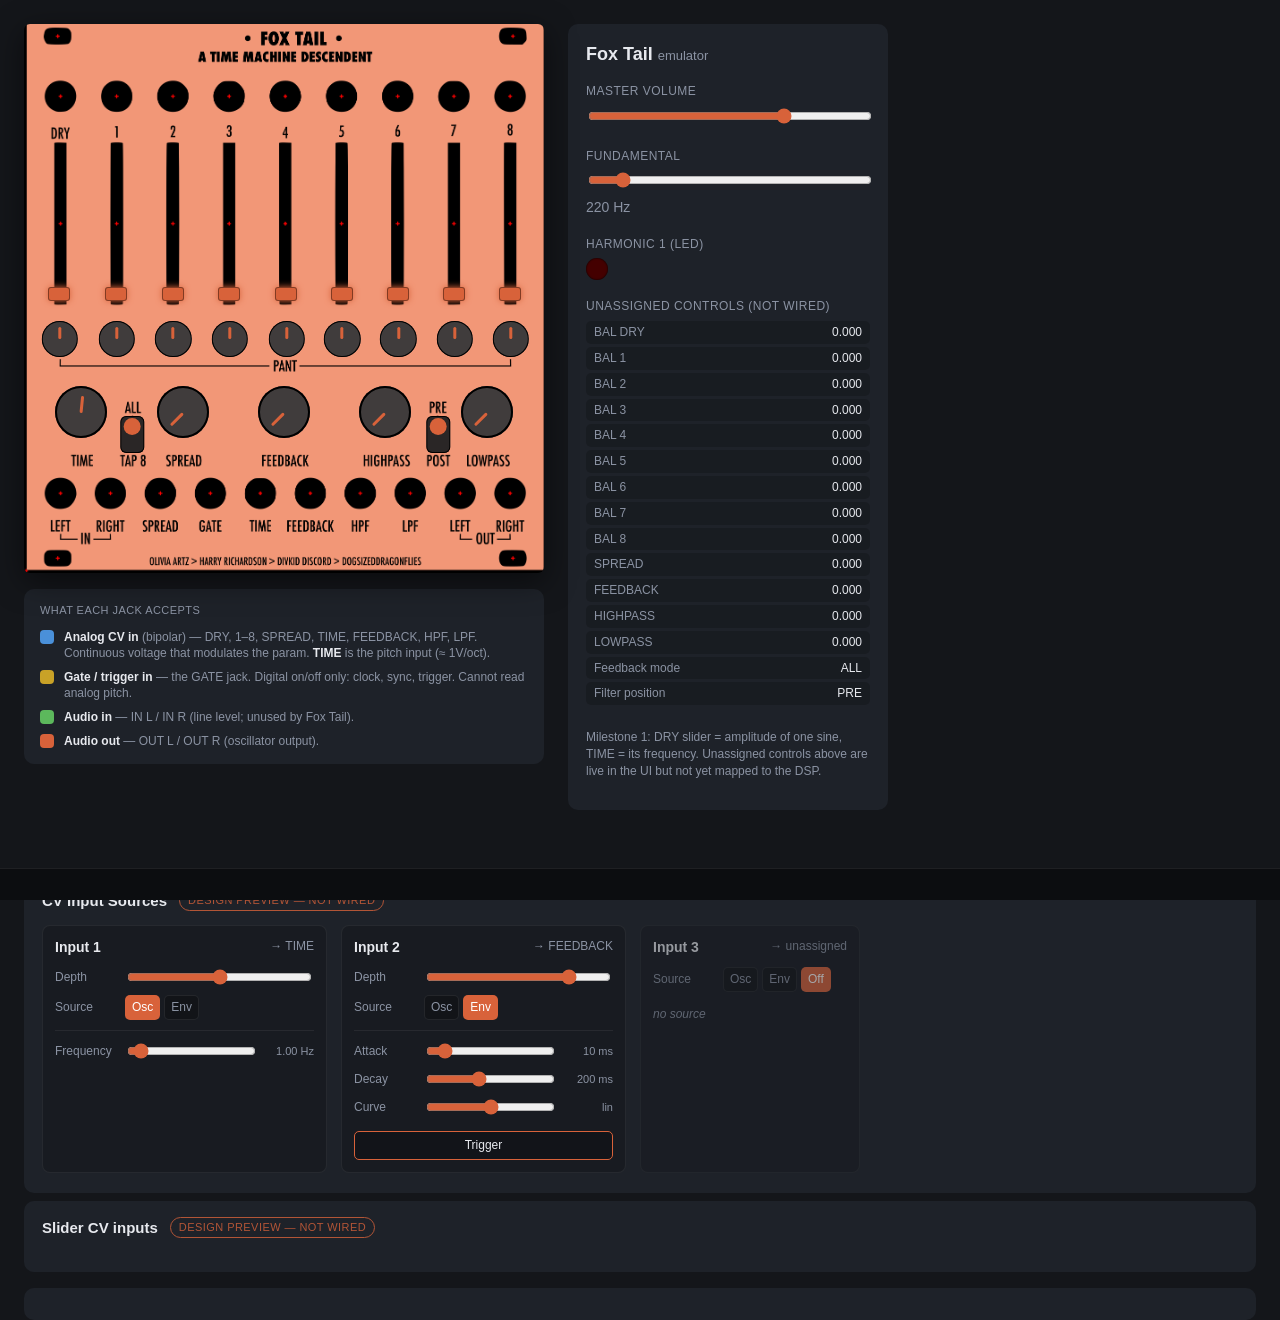
==== emulator/web/index.html @ 6cbe6291 "feat(fox tail, emulator) added label editing" ====
<!doctype html>
<html lang="en">
<head>
  <meta charset="utf-8" />
  <meta name="viewport" content="width=device-width, initial-scale=1" />
  <title>Fox Tail — emulator</title>
  <link rel="stylesheet" href="style.css" />
</head>
<body>
  <div class="app">
    <!-- The module: Fox-Tail.png panel with interactive controls overlaid.
         The PNG is cropped tight to the panel (1161 x 1226), so 0%/100% =
         panel edges. Positions are percentages of the panel, so they scale
         with it. Tweak left/top/height/width in the style below to nudge a
         control over its real panel location.
         (PNG is rendered from panel/Fox-Tail.svg — if the panel art changes,
         regenerate with:  python3 emulator/render_panel.py) -->
    <div class="module">
      <div class="panel" id="panel">

        <!-- LEVEL SLIDERS (DRY + 8) -> harmonic amplitudes.
             The 9 column x-positions below are reused by the pots. -->
        <input class="vslider" type="range" min="0" max="1" step="0.001" value="0"
               data-id="amp0" data-label="Level 1 (DRY)" style="left:6.4%; top:22%; height:28%;" />
        <input class="vslider" type="range" min="0" max="1" step="0.001" value="0"
               data-id="amp1" data-label="Level 2" style="left:17.3%; top:22%; height:28%;" />
        <input class="vslider" type="range" min="0" max="1" step="0.001" value="0"
               data-id="amp2" data-label="Level 3" style="left:28.2%; top:22%; height:28%;" />
        <input class="vslider" type="range" min="0" max="1" step="0.001" value="0"
               data-id="amp3" data-label="Level 4" style="left:39.1%; top:22%; height:28%;" />
        <input class="vslider" type="range" min="0" max="1" step="0.001" value="0"
               data-id="amp4" data-label="Level 5" style="left:50.0%; top:22%; height:28%;" />
        <input class="vslider" type="range" min="0" max="1" step="0.001" value="0"
               data-id="amp5" data-label="Level 6" style="left:60.7%; top:22%; height:28%;" />
        <input class="vslider" type="range" min="0" max="1" step="0.001" value="0"
               data-id="amp6" data-label="Level 7" style="left:71.5%; top:22%; height:28%;" />
        <input class="vslider" type="range" min="0" max="1" step="0.001" value="0"
               data-id="amp7" data-label="Level 8" style="left:82.4%; top:22%; height:28%;" />
        <input class="vslider" type="range" min="0" max="1" step="0.001" value="0"
               data-id="amp8" data-label="Level 9" style="left:93.1%; top:22%; height:28%;" />

        <!-- TINY POTS (BAL / pan row) — aligned to the slider columns above. -->
        <div class="tiny-pot" data-id="pan0" data-unassigned data-label="BAL DRY"
             data-min="-1" data-max="1" data-value="0" style="left:6.9%; top:54%;"></div>
        <div class="tiny-pot" data-id="pan1" data-unassigned data-label="BAL 1"
             data-min="-1" data-max="1" data-value="0" style="left:17.8%; top:54%;"></div>
        <div class="tiny-pot" data-id="pan2" data-unassigned data-label="BAL 2"
             data-min="-1" data-max="1" data-value="0" style="left:28.7%; top:54%;"></div>
        <div class="tiny-pot" data-id="pan3" data-unassigned data-label="BAL 3"
             data-min="-1" data-max="1" data-value="0" style="left:39.6%; top:54%;"></div>
        <div class="tiny-pot" data-id="pan4" data-unassigned data-label="BAL 4"
             data-min="-1" data-max="1" data-value="0" style="left:50.5%; top:54%;"></div>
        <div class="tiny-pot" data-id="pan5" data-unassigned data-label="BAL 5"
             data-min="-1" data-max="1" data-value="0" style="left:61.2%; top:54%;"></div>
        <div class="tiny-pot" data-id="pan6" data-unassigned data-label="BAL 6"
             data-min="-1" data-max="1" data-value="0" style="left:72.0%; top:54%;"></div>
        <div class="tiny-pot" data-id="pan7" data-unassigned data-label="BAL 7"
             data-min="-1" data-max="1" data-value="0" style="left:82.9%; top:54%;"></div>
        <div class="tiny-pot" data-id="pan8" data-unassigned data-label="BAL 8"
             data-min="-1" data-max="1" data-value="0" style="left:93.6%; top:54%;"></div>

        <!-- LARGER KNOBS. TIME is wired (fundamental); the rest are unassigned. -->
        <div class="knob" data-id="pitchHz" data-label="TIME (frequency)"
             data-min="20" data-max="2000" data-log="1" data-value="220"
             style="left:11%; top:66%;"></div>
        <div class="knob" data-id="spread" data-unassigned data-label="SPREAD"
             data-min="0" data-max="1" data-value="0" style="left:30.5%; top:66%;"></div>
        <div class="knob" data-id="feedback" data-unassigned data-label="FEEDBACK"
             data-min="0" data-max="1" data-value="0" style="left:50%; top:66%;"></div>
        <div class="knob" data-id="hpf" data-unassigned data-label="HIGHPASS"
             data-min="0" data-max="1" data-value="0" style="left:69.5%; top:66%;"></div>
        <div class="knob" data-id="lpf" data-unassigned data-label="LOWPASS"
             data-min="0" data-max="1" data-value="0" style="left:89%; top:66%;"></div>

        <!-- SWITCHES (two-position). Positioned roughly over the panel toggles. -->
        <div class="switch" data-id="fbMode" data-unassigned
             data-label="Feedback mode" data-states="ALL,TAP 8" data-value="0"
             style="left:20.85%; top:71.3%;"></div>
        <div class="switch" data-id="filterPos" data-unassigned
             data-label="Filter position" data-states="PRE,POST" data-value="0"
             style="left:79.7%; top:71.3%;"></div>
      </div>

      <!-- Jack-type legend, tucked into the space below the (shorter) panel. -->
      <div class="legend">
        <div class="legend-title">What each jack accepts</div>
        <div class="legend-item">
          <span class="swatch cv"></span>
          <div><b>Analog CV in</b> (bipolar) — DRY, 1–8, SPREAD, TIME, FEEDBACK,
          HPF, LPF. Continuous voltage that modulates the param.
          <b>TIME</b> is the pitch input (≈ 1V/oct).</div>
        </div>
        <div class="legend-item">
          <span class="swatch gate"></span>
          <div><b>Gate / trigger in</b> — the GATE jack. Digital on/off only:
          clock, sync, trigger. Cannot read analog pitch.</div>
        </div>
        <div class="legend-item">
          <span class="swatch audio"></span>
          <div><b>Audio in</b> — IN L / IN R (line level; unused by Fox Tail).</div>
        </div>
        <div class="legend-item">
          <span class="swatch out"></span>
          <div><b>Audio out</b> — OUT L / OUT R (oscillator output).</div>
        </div>
      </div>
    </div>

    <!-- Host-only controls (not on the hardware): styled separately. -->
    <aside class="host">
      <h1>Fox Tail <span>emulator</span></h1>

      <section class="strip">
        <label>Master volume</label>
        <input class="hslider" type="range" min="0" max="1" step="0.001" value="0.7"
               data-id="master" data-label="Master volume" />
      </section>

      <section class="strip">
        <label>Fundamental</label>
        <input class="hslider" type="range" min="20" max="2000" step="1" value="220"
               data-id="pitchHz" data-label="Fundamental frequency" data-mirror="1" />
        <div class="readout"><span id="freq-readout">220</span> Hz</div>
      </section>

      <section class="strip">
        <label>Harmonic 1 (LED)</label>
        <div class="led"><i id="led0"></i></div>
      </section>

      <section class="strip">
        <label>Unassigned controls (not wired)</label>
        <div id="unassigned" class="unassigned"></div>
      </section>

      <p class="hint">Milestone 1: DRY slider = amplitude of one sine, TIME = its
      frequency. Unassigned controls above are live in the UI but not yet mapped
      to the DSP.</p>
    </aside>
  </div>

  <!-- ===================================================================
       CV INPUT SOURCES — design preview only. Nothing here is wired to the
       audio engine yet; it's a mock of the intended layout. Each card is one
       CV jack with a depth + a modulation source (oscillator or envelope).
       =================================================================== -->
  <section class="inputs">
    <div class="inputs-head">
      <h2>CV Input Sources</h2>
      <span class="badge">design preview — not wired</span>
    </div>

    <div class="incard-row">

      <!-- Oscillator source example -->
      <div class="incard">
        <div class="incard-top">
          <span class="incard-title">Input 1</span>
          <span class="incard-target">→ TIME</span>
        </div>
        <div class="ctl">
          <label>Depth</label>
          <input type="range" min="0" max="1" step="0.01" value="0.5" />
        </div>
        <div class="ctl">
          <label>Source</label>
          <div class="seg"><button class="on">Osc</button><button>Env</button></div>
        </div>
        <div class="src">
          <div class="ctl">
            <label>Frequency</label>
            <input type="range" min="0.02" max="20" step="0.01" value="1" />
            <span class="val">1.00 Hz</span>
          </div>
        </div>
      </div>

      <!-- Envelope source example -->
      <div class="incard">
        <div class="incard-top">
          <span class="incard-title">Input 2</span>
          <span class="incard-target">→ FEEDBACK</span>
        </div>
        <div class="ctl">
          <label>Depth</label>
          <input type="range" min="0" max="1" step="0.01" value="0.8" />
        </div>
        <div class="ctl">
          <label>Source</label>
          <div class="seg"><button>Osc</button><button class="on">Env</button></div>
        </div>
        <div class="src">
          <div class="ctl">
            <label>Attack</label>
            <input type="range" min="0" max="1" step="0.001" value="0.1" />
            <span class="val">10 ms</span>
          </div>
          <div class="ctl">
            <label>Decay</label>
            <input type="range" min="0" max="1" step="0.001" value="0.4" />
            <span class="val">200 ms</span>
          </div>
          <div class="ctl">
            <label>Curve</label>
            <input type="range" min="-1" max="1" step="0.01" value="0" />
            <span class="val">lin</span>
          </div>
          <button class="trig">Trigger</button>
        </div>
      </div>

      <!-- Empty / unassigned input example -->
      <div class="incard is-empty">
        <div class="incard-top">
          <span class="incard-title">Input 3</span>
          <span class="incard-target">→ unassigned</span>
        </div>
        <div class="ctl">
          <label>Source</label>
          <div class="seg"><button>Osc</button><button>Env</button><button class="on">Off</button></div>
        </div>
        <div class="src-empty">no source</div>
      </div>

    </div>
  </section>

  <!-- Slider CV inputs — one per level slider (DRY, 1–8). Design preview only.
       Cards are generated by labels.js so each title tracks its slider label. -->
  <section class="inputs" id="slider-cv-panel">
    <div class="inputs-head">
      <h2>Slider CV inputs</h2>
      <span class="badge">design preview — not wired</span>
    </div>
    <div class="incard-row" id="slider-cv-cards"></div>
  </section>

  <!-- Panel label editor — populated by labels.js from controls.json + the SVG.
       Editing a field + Enter renames that label in the SVG and re-renders. -->
  <section class="labels" id="labels-editor"></section>

  <!-- Hover status bar -->
  <footer class="statusbar" id="statusbar">&nbsp;</footer>

  <script src="app.js"></script>
  <script src="labels.js"></script>
</body>
</html>
---- emulator/web/style.css ----
:root {
  --bg: #14161a;
  --fg: #e7e9ee;
  --muted: #8b93a3;
  --accent: #d8623a; /* Tap-O-Matic red-ish */
  --strip: #1e2229;
}

* { box-sizing: border-box; }

html, body {
  margin: 0;
  height: 100%;
  background: var(--bg);
  color: var(--fg);
  font: 14px/1.4 -apple-system, BlinkMacSystemFont, "Segoe UI", sans-serif;
}

.app {
  display: flex;
  gap: 24px;
  padding: 24px;
  padding-bottom: 56px; /* room for status bar */
  align-items: flex-start;
}

/* ---- The module (panel photo + overlaid controls) ---- */
.module { flex: 0 0 auto; }

.panel {
  position: relative;
  width: min(520px, 46vw);
  aspect-ratio: 1161 / 1226; /* Fox-Tail.png, cropped tight to the panel */
  background: url("Fox-Tail.png") center / contain no-repeat;
  border-radius: 6px;
  box-shadow: 0 8px 30px rgba(0, 0, 0, 0.5);
}

/* Controls positioned over the panel. left/top set inline per control. */
.panel .vslider,
.panel .knob, .panel .tiny-pot, .panel .switch { position: absolute; transform: translate(-50%, 0); }

/* Vertical slider drawn over a real panel slider. */
.vslider {
  -webkit-appearance: none;
  appearance: none;
  width: 10px;               /* thickness; rotated so this is the visual width */
  writing-mode: vertical-lr;
  direction: rtl;            /* up = max */
  background: transparent;
  cursor: pointer;
}
.vslider::-webkit-slider-thumb {
  -webkit-appearance: none;
  width: 22px; height: 14px;
  border-radius: 3px;
  background: var(--accent);
  border: 1px solid #00000066;
  box-shadow: 0 0 6px var(--accent);
}

/* Knob overlay: a draggable disc (drag up/down). */
.knob {
  width: 10%;
  aspect-ratio: 1;
  border-radius: 50%;
  cursor: ns-resize;
  background-color: #403c3c;
  /* subtle ring so you can see where it is; the photo shows the real knob */
  box-shadow: inset 0 0 0 2px #000000ff, 0 0 0 2px #00000000;
}
.knob::after { /* pointer indicator */
  content: "";
  position: absolute;
  left: 50%; top: 18%;
  width: 3px; height: 33%;
  background: var(--accent);
  transform-origin: bottom center;
  transform: translateX(-50%) rotate(var(--angle, 0deg));
  border-radius: 2px;
}

/* Tiny pot overlay: a draggable disc (drag up/down). */
.tiny-pot {
  width: 7%;
  aspect-ratio: 1;
  border-radius: 50%;
  cursor: ns-resize;
  background-color: #403c3c;
  /* subtle ring so you can see where it is; the photo shows the real knob */
  box-shadow: inset 0 0 0 1px #000000ff, 0 0 0 1px #00000000;
}
.tiny-pot::after { /* pointer indicator */
  content: "";
  position: absolute;
  left: 50%; top: 18%;
  width: 3px; height: 33%;
  background: var(--accent);
  transform-origin: bottom center;
  transform: translateX(-50%) rotate(var(--angle, 0deg));
  border-radius: 2px;
}

/* Two-position switch overlay (click to toggle). */
.switch {
  width: 4.5%;
  aspect-ratio: 1 / 1.6;
  border-radius: 6px;
  background: #2a2626;
  box-shadow: inset 0 0 0 1px #000;
  cursor: pointer;
}
.switch::after { /* the moving nub */
  content: "";
  position: absolute;
  left: 50%;
  width: 74%; aspect-ratio: 1;
  border-radius: 50%;
  background: var(--accent);
  transform: translateX(-50%);
  top: calc(6% + var(--pos, 0) * 42%);   /* 0 -> up, 1 -> down */
  transition: top 0.08s ease;
}

/* ---- Jack-type legend (below the module) ---- */
.legend {
  width: min(520px, 46vw);      /* match the panel width */
  margin-top: 16px;
  padding: 14px 16px;
  background: var(--strip);
  border-radius: 10px;
  font-size: 12px;
}
.legend-title {
  margin-bottom: 10px;
  color: var(--muted); font-size: 11px;
  text-transform: uppercase; letter-spacing: .04em;
}
.legend-item { display: flex; gap: 10px; margin-bottom: 8px; line-height: 1.35; }
.legend-item:last-child { margin-bottom: 0; }
.legend-item > div { color: var(--muted); }
.legend-item b { color: var(--fg); font-weight: 600; }
.swatch { flex: 0 0 auto; width: 14px; height: 14px; border-radius: 4px; margin-top: 1px; }
.swatch.cv { background: #4a90d9; }
.swatch.gate { background: #c9a227; }
.swatch.audio { background: #5cb85c; }
.swatch.out { background: var(--accent); }

/* ---- Host strip ---- */
.host {
  flex: 1 1 auto;
  max-width: 320px;
  background: var(--strip);
  border-radius: 10px;
  padding: 18px;
}
.host h1 { margin: 0 0 16px; font-size: 18px; }
.host h1 span { color: var(--muted); font-weight: 400; font-size: 13px; }

.strip { margin-bottom: 18px; }
.strip label {
  display: block; margin-bottom: 6px;
  color: var(--muted); font-size: 12px; text-transform: uppercase; letter-spacing: .04em;
}
.hslider { width: 100%; accent-color: var(--accent); cursor: pointer; }
.readout { margin-top: 4px; color: var(--muted); font-variant-numeric: tabular-nums; }

.led { width: 22px; height: 22px; }
.led i {
  display: block; width: 100%; height: 100%; border-radius: 50%;
  background: #400; box-shadow: 0 0 2px #000 inset;
}

.hint { color: var(--muted); font-size: 12px; margin-top: 24px; }

/* Unassigned controls: auto-generated label + live value rows. */
.unassigned { display: flex; flex-direction: column; gap: 3px; }
.uctl {
  display: flex; justify-content: space-between; gap: 8px;
  padding: 3px 8px; border-radius: 5px; background: #00000030;
  font-size: 12px;
}
.uctl-label { color: var(--muted); }
.uctl-val { color: var(--fg); font-variant-numeric: tabular-nums; }

/* ---- CV input sources panel (design preview) ---- */
.inputs {
  margin: 8px 24px 0;
  padding: 16px 18px;
  background: var(--strip);
  border-radius: 10px;
}
.inputs-head { display: flex; align-items: center; gap: 12px; margin-bottom: 14px; }
.inputs-head h2 { margin: 0; font-size: 15px; }
.badge {
  font-size: 11px; text-transform: uppercase; letter-spacing: .04em;
  color: var(--accent); border: 1px solid var(--accent); opacity: .8;
  border-radius: 999px; padding: 2px 8px;
}
.inputs .incard-row { display: flex; gap: 14px; overflow-x: auto; padding-bottom: 4px; }
.incard {
  flex: 0 0 220px;
  background: #00000030;
  border: 1px solid #ffffff10;
  border-radius: 8px;
  padding: 12px;
}
.incard.is-empty { opacity: .6; }
.incard-top { display: flex; justify-content: space-between; margin-bottom: 10px; }
.incard-title { font-weight: 600; }
.incard-target { color: var(--muted); font-size: 12px; }
.incard .ctl { display: flex; align-items: center; gap: 8px; margin-bottom: 8px; }
.incard .ctl label { width: 62px; color: var(--muted); font-size: 12px; flex: 0 0 auto; }
.incard .ctl input[type="range"] { flex: 1 1 auto; accent-color: var(--accent); }
.incard .ctl .val {
  width: 48px; text-align: right; color: var(--muted);
  font-size: 11px; font-variant-numeric: tabular-nums;
}
.incard .src { margin-top: 10px; padding-top: 10px; border-top: 1px solid #ffffff10; }
.incard .src-empty { color: var(--muted); font-size: 12px; font-style: italic; padding: 6px 0; }
.seg { display: flex; gap: 4px; }
.seg button {
  flex: 1 1 auto; font: inherit; font-size: 12px; padding: 3px 6px;
  color: var(--muted); background: #00000040; border: 1px solid #ffffff14;
  border-radius: 5px; cursor: pointer;
}
.seg button.on { color: #fff; background: var(--accent); border-color: transparent; }
.trig {
  width: 100%; margin-top: 6px; font: inherit; font-size: 12px; padding: 5px;
  color: var(--fg); background: #00000040; border: 1px solid var(--accent);
  border-radius: 5px; cursor: pointer;
}
.trig:active { background: var(--accent); }

/* ---- Panel label editor ---- */
.labels {
  margin: 16px 24px 48px;
  padding: 16px 18px;
  background: var(--strip);
  border-radius: 10px;
}
.lbl-grid { display: flex; flex-wrap: wrap; gap: 28px; }
.lbl-group { min-width: 170px; }
.lbl-group-title {
  display: block; margin-bottom: 8px;
  color: var(--muted); font-size: 11px; text-transform: uppercase; letter-spacing: .04em;
}
.lbl-row { display: flex; align-items: center; gap: 8px; margin-bottom: 6px; }
.lbl-row.lbl-head .lbl-col { width: 96px; color: var(--muted); font-size: 11px; }
.lbl-key { width: 66px; flex: 0 0 auto; color: var(--muted); font-size: 12px; }
.lbl-input {
  width: 96px; font: inherit; font-size: 12px; padding: 3px 6px;
  color: var(--fg); background: #00000040;
  border: 1px solid #ffffff20; border-radius: 5px;
}
.lbl-input:focus { outline: none; border-color: var(--accent); }
.lbl-na { width: 96px; text-align: center; color: var(--muted); }

/* ---- Status bar ---- */
.statusbar {
  position: fixed;
  left: 0; right: 0; bottom: 0;
  height: 32px;
  display: flex; align-items: center;
  padding: 0 16px;
  background: #0c0d10;
  border-top: 1px solid #ffffff14;
  color: var(--muted);
  font-variant-numeric: tabular-nums;
}
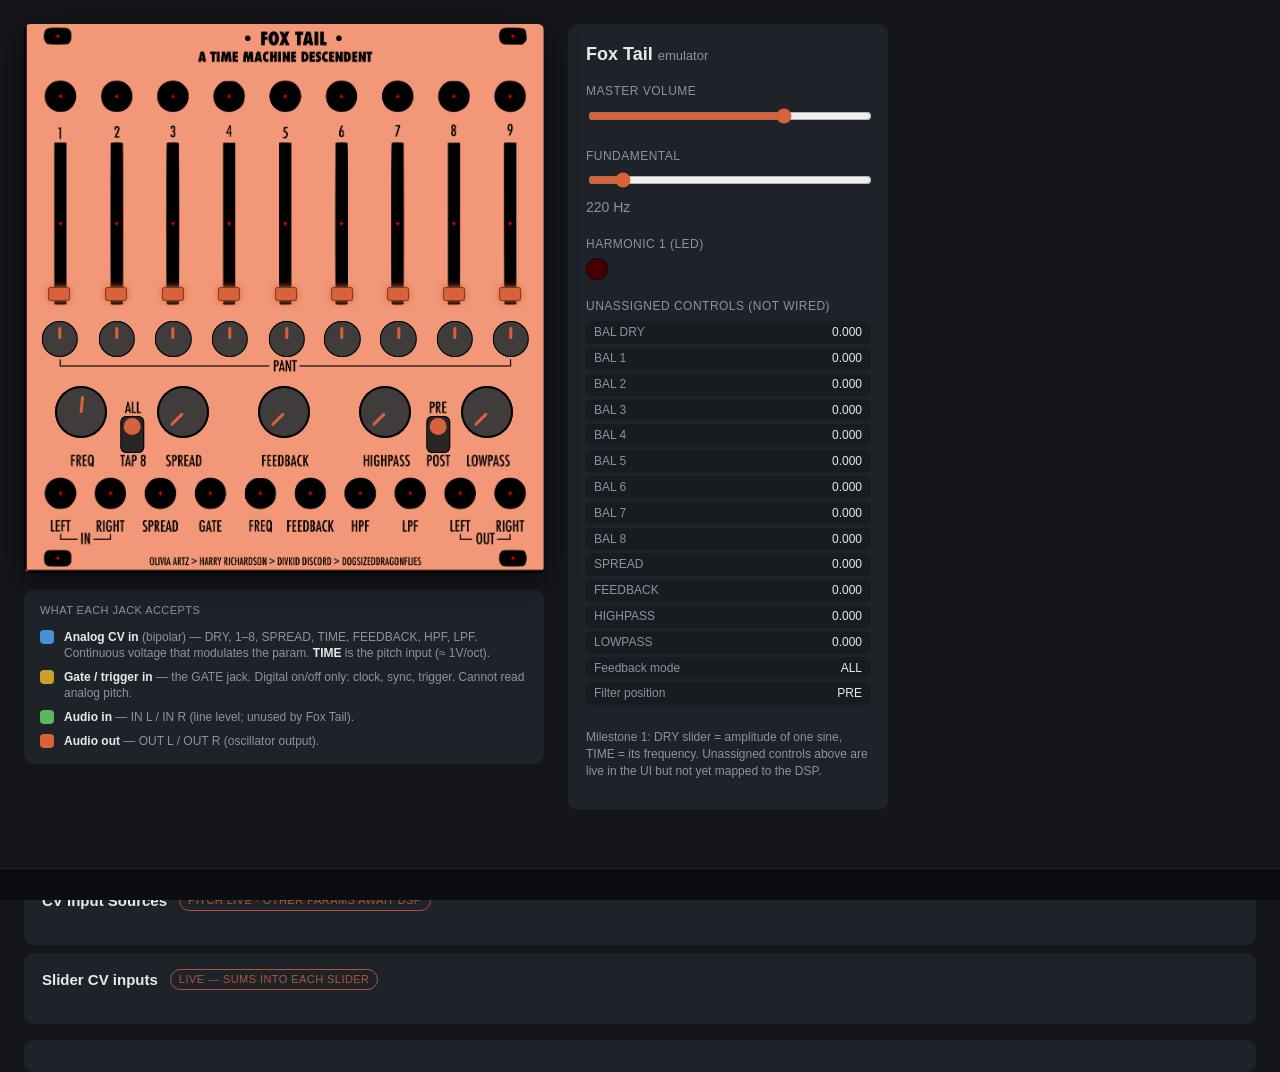
==== commit f979195a: "feat(emulator): implemented sources, coupled sliders with their cv inputs for now + minor stuff" ====
--- a/emulator/web/index.html
+++ b/emulator/web/index.html
@@ -140,97 +140,25 @@
   </div>
 
   <!-- ===================================================================
-       CV INPUT SOURCES — design preview only. Nothing here is wired to the
-       audio engine yet; it's a mock of the intended layout. Each card is one
-       CV jack with a depth + a modulation source (oscillator or envelope).
+       CV INPUT SOURCES — one card per param CV jack (+ GATE), generated by
+       labels.js. The pitch (V/OCT) card is live (osc/env -> pitch). The other
+       params (spread/feedback/hpf/lpf) have no DSP function yet, so their cards
+       stay inert until those features exist; GATE is a placeholder.
        =================================================================== -->
   <section class="inputs">
     <div class="inputs-head">
       <h2>CV Input Sources</h2>
-      <span class="badge">design preview — not wired</span>
+      <span class="badge">pitch live · other params await DSP</span>
     </div>
-
-    <div class="incard-row">
-
-      <!-- Oscillator source example -->
-      <div class="incard">
-        <div class="incard-top">
-          <span class="incard-title">Input 1</span>
-          <span class="incard-target">→ TIME</span>
-        </div>
-        <div class="ctl">
-          <label>Depth</label>
-          <input type="range" min="0" max="1" step="0.01" value="0.5" />
-        </div>
-        <div class="ctl">
-          <label>Source</label>
-          <div class="seg"><button class="on">Osc</button><button>Env</button></div>
-        </div>
-        <div class="src">
-          <div class="ctl">
-            <label>Frequency</label>
-            <input type="range" min="0.02" max="20" step="0.01" value="1" />
-            <span class="val">1.00 Hz</span>
-          </div>
-        </div>
-      </div>
-
-      <!-- Envelope source example -->
-      <div class="incard">
-        <div class="incard-top">
-          <span class="incard-title">Input 2</span>
-          <span class="incard-target">→ FEEDBACK</span>
-        </div>
-        <div class="ctl">
-          <label>Depth</label>
-          <input type="range" min="0" max="1" step="0.01" value="0.8" />
-        </div>
-        <div class="ctl">
-          <label>Source</label>
-          <div class="seg"><button>Osc</button><button class="on">Env</button></div>
-        </div>
-        <div class="src">
-          <div class="ctl">
-            <label>Attack</label>
-            <input type="range" min="0" max="1" step="0.001" value="0.1" />
-            <span class="val">10 ms</span>
-          </div>
-          <div class="ctl">
-            <label>Decay</label>
-            <input type="range" min="0" max="1" step="0.001" value="0.4" />
-            <span class="val">200 ms</span>
-          </div>
-          <div class="ctl">
-            <label>Curve</label>
-            <input type="range" min="-1" max="1" step="0.01" value="0" />
-            <span class="val">lin</span>
-          </div>
-          <button class="trig">Trigger</button>
-        </div>
-      </div>
-
-      <!-- Empty / unassigned input example -->
-      <div class="incard is-empty">
-        <div class="incard-top">
-          <span class="incard-title">Input 3</span>
-          <span class="incard-target">→ unassigned</span>
-        </div>
-        <div class="ctl">
-          <label>Source</label>
-          <div class="seg"><button>Osc</button><button>Env</button><button class="on">Off</button></div>
-        </div>
-        <div class="src-empty">no source</div>
-      </div>
-
-    </div>
+    <div class="incard-row" id="cv-cards"></div>
   </section>
 
-  <!-- Slider CV inputs — one per level slider (DRY, 1–8). Design preview only.
-       Cards are generated by labels.js so each title tracks its slider label. -->
+  <!-- Slider CV inputs — one per slider (1–9). Live: each source (osc/env)
+       sums into its slider value (clamped). Titles track the slider labels. -->
   <section class="inputs" id="slider-cv-panel">
     <div class="inputs-head">
       <h2>Slider CV inputs</h2>
-      <span class="badge">design preview — not wired</span>
+      <span class="badge">live — sums into each slider</span>
     </div>
     <div class="incard-row" id="slider-cv-cards"></div>
   </section>
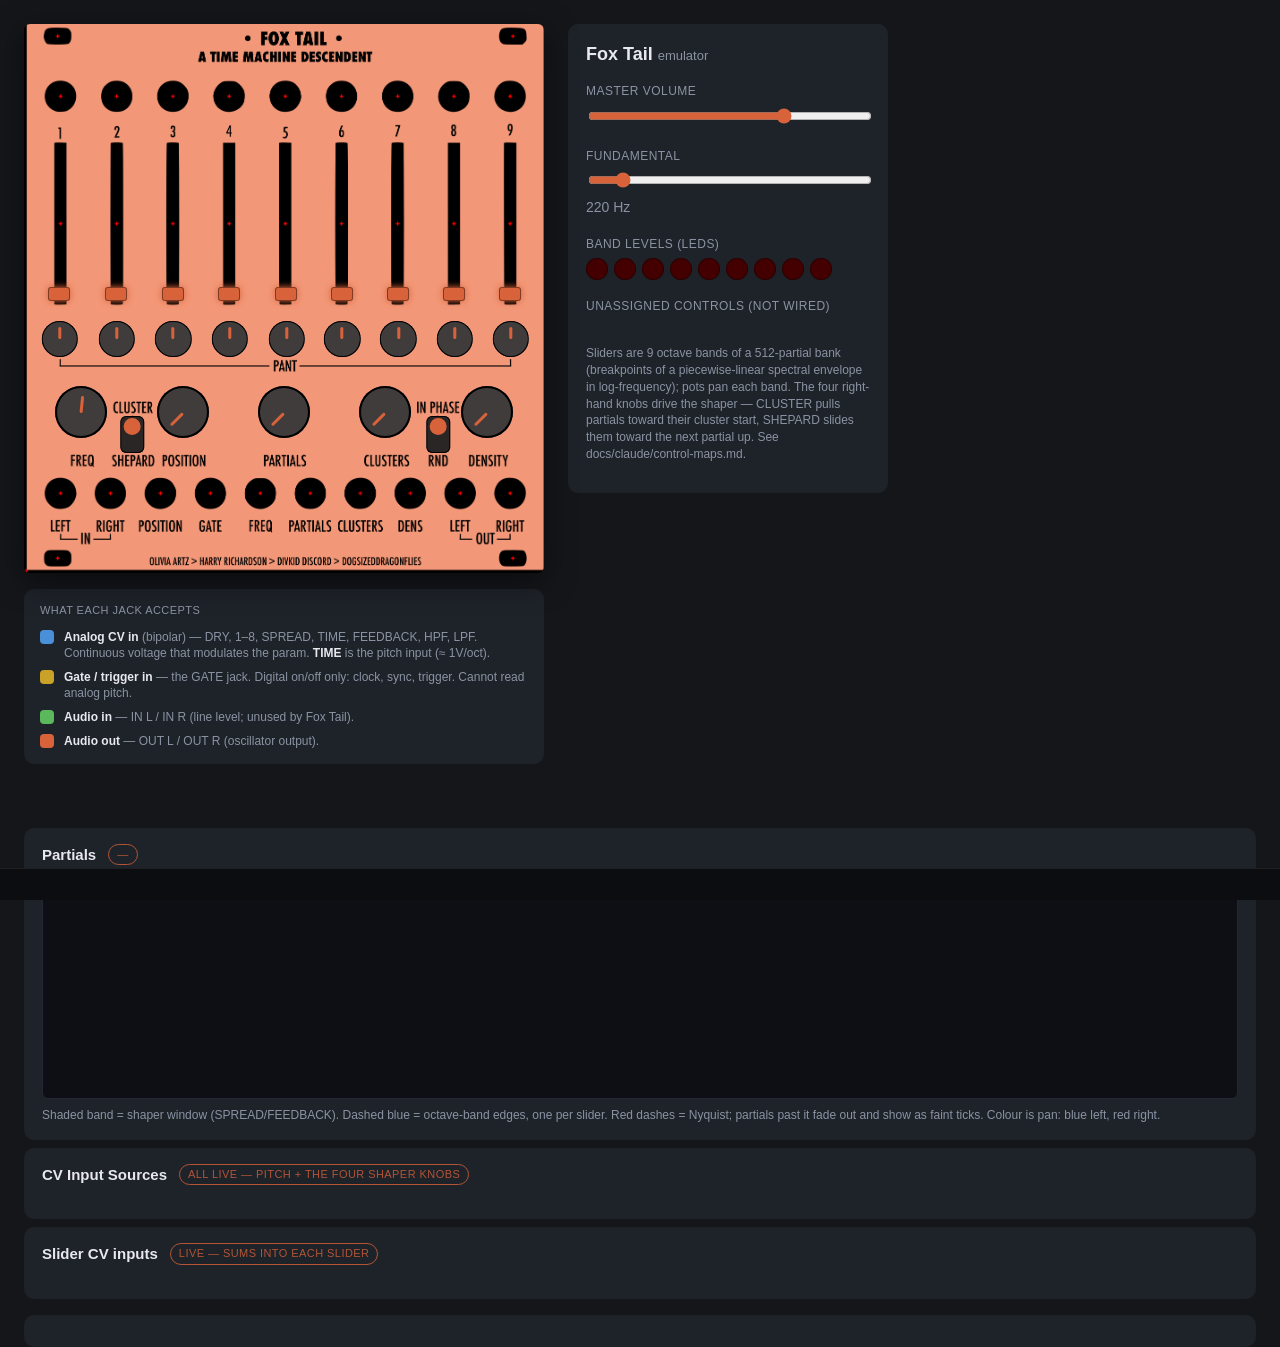
==== commit 2ba187e3: "feat(fox tail): a kind of already working version of the fox tail, amazing. still stress testing # o" ====
--- a/emulator/web/index.html
+++ b/emulator/web/index.html
@@ -21,63 +21,63 @@
         <!-- LEVEL SLIDERS (DRY + 8) -> harmonic amplitudes.
              The 9 column x-positions below are reused by the pots. -->
         <input class="vslider" type="range" min="0" max="1" step="0.001" value="0"
-               data-id="amp0" data-label="Level 1 (DRY)" style="left:6.4%; top:22%; height:28%;" />
+               data-id="amp0" data-label="Band 1 (partial 1)" style="left:6.4%; top:22%; height:28%;" />
         <input class="vslider" type="range" min="0" max="1" step="0.001" value="0"
-               data-id="amp1" data-label="Level 2" style="left:17.3%; top:22%; height:28%;" />
+               data-id="amp1" data-label="Band 2 (partials 2-3)" style="left:17.3%; top:22%; height:28%;" />
         <input class="vslider" type="range" min="0" max="1" step="0.001" value="0"
-               data-id="amp2" data-label="Level 3" style="left:28.2%; top:22%; height:28%;" />
+               data-id="amp2" data-label="Band 3 (partials 4-7)" style="left:28.2%; top:22%; height:28%;" />
         <input class="vslider" type="range" min="0" max="1" step="0.001" value="0"
-               data-id="amp3" data-label="Level 4" style="left:39.1%; top:22%; height:28%;" />
+               data-id="amp3" data-label="Band 4 (partials 8-15)" style="left:39.1%; top:22%; height:28%;" />
         <input class="vslider" type="range" min="0" max="1" step="0.001" value="0"
-               data-id="amp4" data-label="Level 5" style="left:50.0%; top:22%; height:28%;" />
+               data-id="amp4" data-label="Band 5 (partials 16-31)" style="left:50.0%; top:22%; height:28%;" />
         <input class="vslider" type="range" min="0" max="1" step="0.001" value="0"
-               data-id="amp5" data-label="Level 6" style="left:60.7%; top:22%; height:28%;" />
+               data-id="amp5" data-label="Band 6 (partials 32-63)" style="left:60.7%; top:22%; height:28%;" />
         <input class="vslider" type="range" min="0" max="1" step="0.001" value="0"
-               data-id="amp6" data-label="Level 7" style="left:71.5%; top:22%; height:28%;" />
+               data-id="amp6" data-label="Band 7 (partials 64-127)" style="left:71.5%; top:22%; height:28%;" />
         <input class="vslider" type="range" min="0" max="1" step="0.001" value="0"
-               data-id="amp7" data-label="Level 8" style="left:82.4%; top:22%; height:28%;" />
+               data-id="amp7" data-label="Band 8 (partials 128-255)" style="left:82.4%; top:22%; height:28%;" />
         <input class="vslider" type="range" min="0" max="1" step="0.001" value="0"
-               data-id="amp8" data-label="Level 9" style="left:93.1%; top:22%; height:28%;" />
+               data-id="amp8" data-label="Band 9 (partials 256-511)" style="left:93.1%; top:22%; height:28%;" />
 
         <!-- TINY POTS (BAL / pan row) — aligned to the slider columns above. -->
-        <div class="tiny-pot" data-id="pan0" data-unassigned data-label="BAL DRY"
+        <div class="tiny-pot" data-id="pan0" data-label="Pan band 1"
              data-min="-1" data-max="1" data-value="0" style="left:6.9%; top:54%;"></div>
-        <div class="tiny-pot" data-id="pan1" data-unassigned data-label="BAL 1"
+        <div class="tiny-pot" data-id="pan1" data-label="Pan band 2"
              data-min="-1" data-max="1" data-value="0" style="left:17.8%; top:54%;"></div>
-        <div class="tiny-pot" data-id="pan2" data-unassigned data-label="BAL 2"
+        <div class="tiny-pot" data-id="pan2" data-label="Pan band 3"
              data-min="-1" data-max="1" data-value="0" style="left:28.7%; top:54%;"></div>
-        <div class="tiny-pot" data-id="pan3" data-unassigned data-label="BAL 3"
+        <div class="tiny-pot" data-id="pan3" data-label="Pan band 4"
              data-min="-1" data-max="1" data-value="0" style="left:39.6%; top:54%;"></div>
-        <div class="tiny-pot" data-id="pan4" data-unassigned data-label="BAL 4"
+        <div class="tiny-pot" data-id="pan4" data-label="Pan band 5"
              data-min="-1" data-max="1" data-value="0" style="left:50.5%; top:54%;"></div>
-        <div class="tiny-pot" data-id="pan5" data-unassigned data-label="BAL 5"
+        <div class="tiny-pot" data-id="pan5" data-label="Pan band 6"
              data-min="-1" data-max="1" data-value="0" style="left:61.2%; top:54%;"></div>
-        <div class="tiny-pot" data-id="pan6" data-unassigned data-label="BAL 6"
+        <div class="tiny-pot" data-id="pan6" data-label="Pan band 7"
              data-min="-1" data-max="1" data-value="0" style="left:72.0%; top:54%;"></div>
-        <div class="tiny-pot" data-id="pan7" data-unassigned data-label="BAL 7"
+        <div class="tiny-pot" data-id="pan7" data-label="Pan band 8"
              data-min="-1" data-max="1" data-value="0" style="left:82.9%; top:54%;"></div>
-        <div class="tiny-pot" data-id="pan8" data-unassigned data-label="BAL 8"
+        <div class="tiny-pot" data-id="pan8" data-label="Pan band 9"
              data-min="-1" data-max="1" data-value="0" style="left:93.6%; top:54%;"></div>
 
         <!-- LARGER KNOBS. TIME is wired (fundamental); the rest are unassigned. -->
-        <div class="knob" data-id="pitchHz" data-label="TIME (frequency)"
+        <div class="knob" data-id="knob1" data-label="Knob 1 — pitch"
              data-min="20" data-max="2000" data-log="1" data-value="220"
              style="left:11%; top:66%;"></div>
-        <div class="knob" data-id="spread" data-unassigned data-label="SPREAD"
+        <div class="knob" data-id="knob2" data-label="Knob 2 — window start"
              data-min="0" data-max="1" data-value="0" style="left:30.5%; top:66%;"></div>
-        <div class="knob" data-id="feedback" data-unassigned data-label="FEEDBACK"
+        <div class="knob" data-id="knob3" data-label="Knob 3 — window width"
              data-min="0" data-max="1" data-value="0" style="left:50%; top:66%;"></div>
-        <div class="knob" data-id="hpf" data-unassigned data-label="HIGHPASS"
+        <div class="knob" data-id="knob4" data-label="Knob 4 — cluster: partials/cluster | shepard: phi"
              data-min="0" data-max="1" data-value="0" style="left:69.5%; top:66%;"></div>
-        <div class="knob" data-id="lpf" data-unassigned data-label="LOWPASS"
+        <div class="knob" data-id="knob5" data-label="Knob 5 — cluster: density | shepard: window gain"
              data-min="0" data-max="1" data-value="0" style="left:89%; top:66%;"></div>
 
         <!-- SWITCHES (two-position). Positioned roughly over the panel toggles. -->
-        <div class="switch" data-id="fbMode" data-unassigned
-             data-label="Feedback mode" data-states="ALL,TAP 8" data-value="0"
+        <div class="switch" data-id="switch1"
+             data-label="Switch 1 — shaper mode" data-states="CLUSTER,SHEPARD" data-value="0"
              style="left:20.85%; top:71.3%;"></div>
-        <div class="switch" data-id="filterPos" data-unassigned
-             data-label="Filter position" data-states="PRE,POST" data-value="0"
+        <div class="switch" data-id="switch2"
+             data-label="Switch 2 — parity" data-states="ALL,ODD ONLY" data-value="0"
              style="left:79.7%; top:71.3%;"></div>
       </div>
 
@@ -119,13 +119,13 @@
       <section class="strip">
         <label>Fundamental</label>
         <input class="hslider" type="range" min="20" max="2000" step="1" value="220"
-               data-id="pitchHz" data-label="Fundamental frequency" data-mirror="1" />
+               data-id="knob1" data-label="Knob 1 — pitch" data-mirror="1" />
         <div class="readout"><span id="freq-readout">220</span> Hz</div>
       </section>
 
       <section class="strip">
-        <label>Harmonic 1 (LED)</label>
-        <div class="led"><i id="led0"></i></div>
+        <label>Band levels (LEDs)</label>
+        <div class="ledrow"><div class="led"><i id="led0"></i></div><div class="led"><i id="led1"></i></div><div class="led"><i id="led2"></i></div><div class="led"><i id="led3"></i></div><div class="led"><i id="led4"></i></div><div class="led"><i id="led5"></i></div><div class="led"><i id="led6"></i></div><div class="led"><i id="led7"></i></div><div class="led"><i id="led8"></i></div></div>
       </section>
 
       <section class="strip">
@@ -133,22 +133,32 @@
         <div id="unassigned" class="unassigned"></div>
       </section>
 
-      <p class="hint">Milestone 1: DRY slider = amplitude of one sine, TIME = its
-      frequency. Unassigned controls above are live in the UI but not yet mapped
-      to the DSP.</p>
+      <p class="hint">Sliders are 9 octave bands of a 512-partial bank (breakpoints of a piecewise-linear spectral envelope in log-frequency); pots pan each band. The four right-hand knobs drive the shaper — CLUSTER pulls partials toward their cluster start, SHEPARD slides them toward the next partial up. See docs/claude/control-maps.md.</p>
     </aside>
   </div>
 
+  <!-- Partial viewer — drawn from /partials, i.e. the engine's own per-partial
+       state. X = frequency (log), Y = amplitude (dB), colour = pan. -->
+  <section class="inputs" id="partials-panel">
+    <div class="inputs-head">
+      <h2>Partials</h2>
+      <span class="badge" id="partial-count">—</span>
+    </div>
+    <canvas id="partials-canvas"></canvas>
+    <div class="hint">Shaded band = shaper window (SPREAD/FEEDBACK). Dashed blue =
+      octave-band edges, one per slider. Red dashes = Nyquist; partials past it fade
+      out and show as faint ticks. Colour is pan: blue left, red right.</div>
+  </section>
+
   <!-- ===================================================================
        CV INPUT SOURCES — one card per param CV jack (+ GATE), generated by
-       labels.js. The pitch (V/OCT) card is live (osc/env -> pitch). The other
-       params (spread/feedback/hpf/lpf) have no DSP function yet, so their cards
-       stay inert until those features exist; GATE is a placeholder.
+       labels.js. All five are live: pitch (V/OCT) plus the four shaper knobs,
+       each summing into its knob and clamped. GATE is still a placeholder.
        =================================================================== -->
   <section class="inputs">
     <div class="inputs-head">
       <h2>CV Input Sources</h2>
-      <span class="badge">pitch live · other params await DSP</span>
+      <span class="badge">all live — pitch + the four shaper knobs</span>
     </div>
     <div class="incard-row" id="cv-cards"></div>
   </section>
@@ -170,7 +180,11 @@
   <!-- Hover status bar -->
   <footer class="statusbar" id="statusbar">&nbsp;</footer>
 
+  <!-- Load order: app.js (core + helpers + FT), sources.js (CV cards, sets
+       FT.sources), labels.js (model + editor, orchestrates init). -->
   <script src="app.js"></script>
+  <script src="sources.js"></script>
   <script src="labels.js"></script>
+  <script src="partials.js"></script>
 </body>
 </html>
--- a/emulator/web/style.css
+++ b/emulator/web/style.css
@@ -231,6 +231,10 @@
   border-radius: 5px; cursor: pointer;
 }
 .trig:active { background: var(--accent); }
+.incard .ctl input.cycle-box {
+  flex: 0 0 auto; width: auto; margin-right: auto;
+  accent-color: var(--accent); cursor: pointer;
+}
 
 /* ---- Panel label editor ---- */
 .labels {
@@ -268,3 +272,17 @@
   color: var(--muted);
   font-variant-numeric: tabular-nums;
 }
+
+/* Row of per-band LEDs (one per octave band / slider). */
+.ledrow { display: flex; gap: 6px; align-items: center; }
+
+/* Partial viewer canvas. */
+#partials-canvas {
+  width: 100%;
+  height: 220px;
+  display: block;
+  background: #0d0f14;
+  border: 1px solid #222733;
+  border-radius: 6px;
+}
+#partials-panel .hint { margin-top: 8px; }
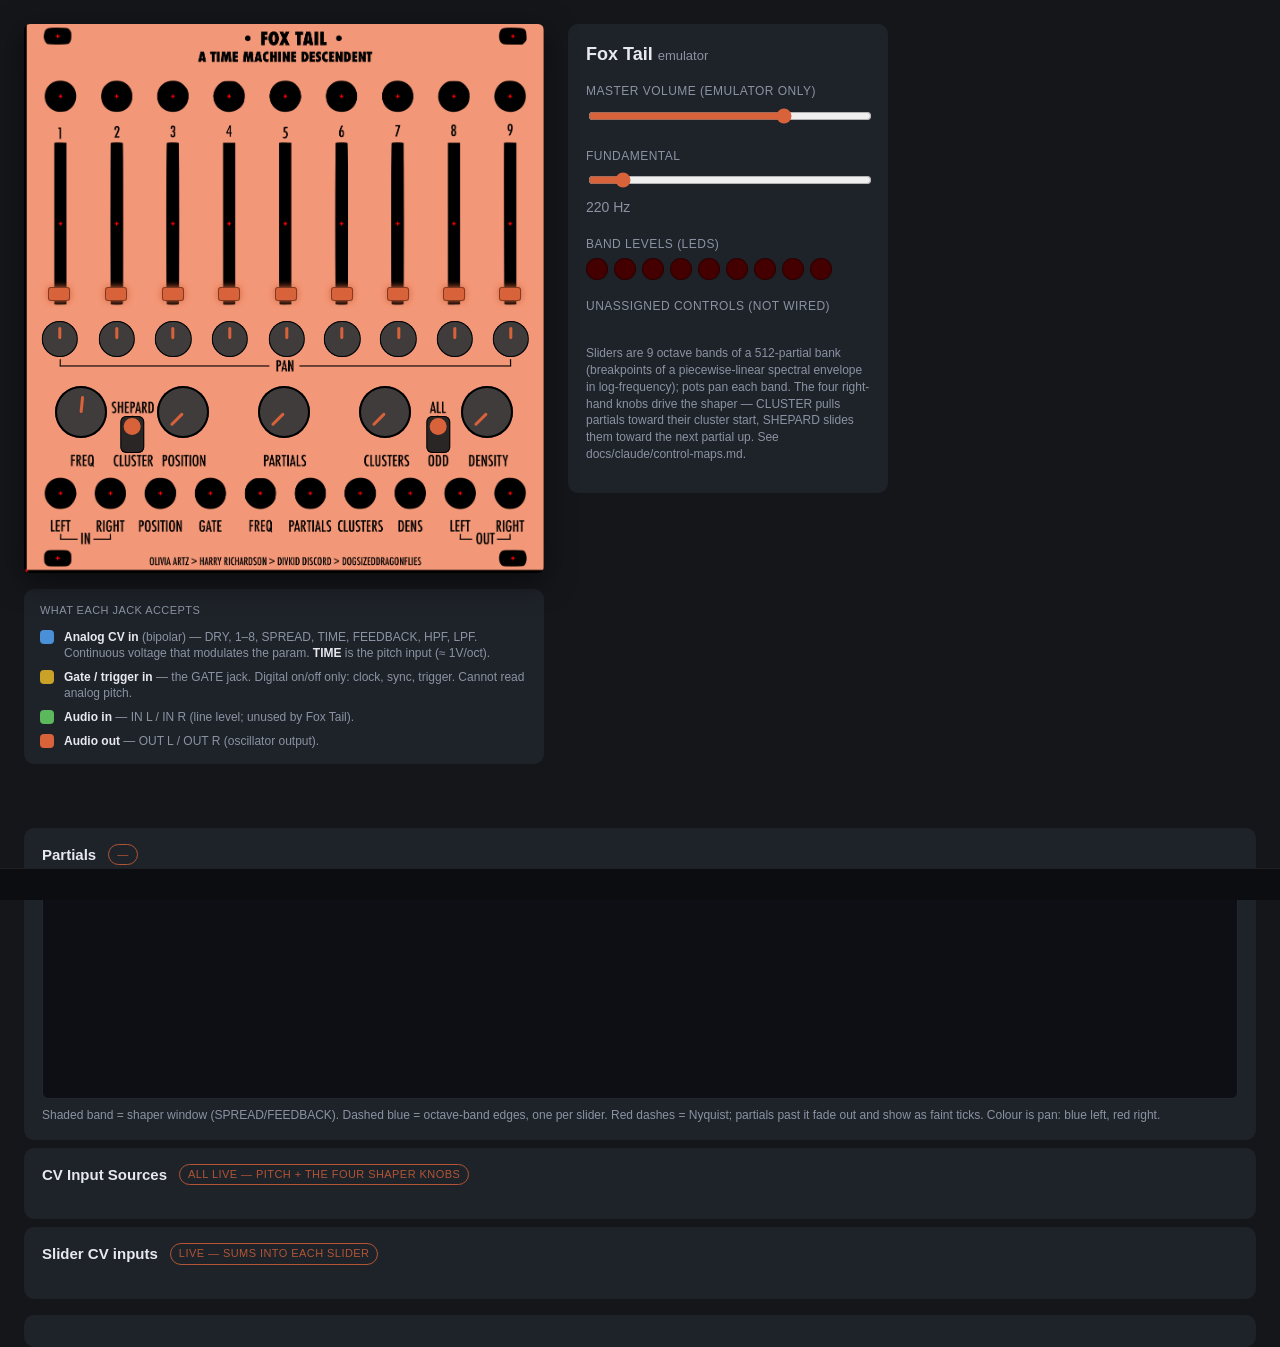
==== commit 347861d2: "feat(fox tail): added inharmonicity + calibration + cleanup sweep" ====
--- a/emulator/web/index.html
+++ b/emulator/web/index.html
@@ -21,42 +21,42 @@
         <!-- LEVEL SLIDERS (DRY + 8) -> harmonic amplitudes.
              The 9 column x-positions below are reused by the pots. -->
         <input class="vslider" type="range" min="0" max="1" step="0.001" value="0"
-               data-id="amp0" data-label="Band 1 (partial 1)" style="left:6.4%; top:22%; height:28%;" />
+               data-id="amp0" data-label="Slider 1 — inharmonicity" style="left:6.4%; top:22%; height:28%;" />
         <input class="vslider" type="range" min="0" max="1" step="0.001" value="0"
-               data-id="amp1" data-label="Band 2 (partials 2-3)" style="left:17.3%; top:22%; height:28%;" />
+               data-id="amp1" data-label="Slider 2 — band 1 gain" style="left:17.3%; top:22%; height:28%;" />
         <input class="vslider" type="range" min="0" max="1" step="0.001" value="0"
-               data-id="amp2" data-label="Band 3 (partials 4-7)" style="left:28.2%; top:22%; height:28%;" />
+               data-id="amp2" data-label="Slider 3 — band 2 gain" style="left:28.2%; top:22%; height:28%;" />
         <input class="vslider" type="range" min="0" max="1" step="0.001" value="0"
-               data-id="amp3" data-label="Band 4 (partials 8-15)" style="left:39.1%; top:22%; height:28%;" />
+               data-id="amp3" data-label="Slider 4 — band 3 gain" style="left:39.1%; top:22%; height:28%;" />
         <input class="vslider" type="range" min="0" max="1" step="0.001" value="0"
-               data-id="amp4" data-label="Band 5 (partials 16-31)" style="left:50.0%; top:22%; height:28%;" />
+               data-id="amp4" data-label="Slider 5 — band 4 gain" style="left:50.0%; top:22%; height:28%;" />
         <input class="vslider" type="range" min="0" max="1" step="0.001" value="0"
-               data-id="amp5" data-label="Band 6 (partials 32-63)" style="left:60.7%; top:22%; height:28%;" />
+               data-id="amp5" data-label="Slider 6 — band 5 gain" style="left:60.7%; top:22%; height:28%;" />
         <input class="vslider" type="range" min="0" max="1" step="0.001" value="0"
-               data-id="amp6" data-label="Band 7 (partials 64-127)" style="left:71.5%; top:22%; height:28%;" />
+               data-id="amp6" data-label="Slider 7 — band 6 gain" style="left:71.5%; top:22%; height:28%;" />
         <input class="vslider" type="range" min="0" max="1" step="0.001" value="0"
-               data-id="amp7" data-label="Band 8 (partials 128-255)" style="left:82.4%; top:22%; height:28%;" />
+               data-id="amp7" data-label="Slider 8 — band 7 gain" style="left:82.4%; top:22%; height:28%;" />
         <input class="vslider" type="range" min="0" max="1" step="0.001" value="0"
-               data-id="amp8" data-label="Band 9 (partials 256-511)" style="left:93.1%; top:22%; height:28%;" />
+               data-id="amp8" data-label="Slider 9 — band 8 gain" style="left:93.1%; top:22%; height:28%;" />
 
         <!-- TINY POTS (BAL / pan row) — aligned to the slider columns above. -->
-        <div class="tiny-pot" data-id="pan0" data-label="Pan band 1"
+        <div class="tiny-pot" data-id="pan0" data-label="Pot 1 — inharmonicity onset"
              data-min="-1" data-max="1" data-value="0" style="left:6.9%; top:54%;"></div>
-        <div class="tiny-pot" data-id="pan1" data-label="Pan band 2"
+        <div class="tiny-pot" data-id="pan1" data-label="Pot 2 — band 1 pan"
              data-min="-1" data-max="1" data-value="0" style="left:17.8%; top:54%;"></div>
-        <div class="tiny-pot" data-id="pan2" data-label="Pan band 3"
+        <div class="tiny-pot" data-id="pan2" data-label="Pot 3 — band 2 pan"
              data-min="-1" data-max="1" data-value="0" style="left:28.7%; top:54%;"></div>
-        <div class="tiny-pot" data-id="pan3" data-label="Pan band 4"
+        <div class="tiny-pot" data-id="pan3" data-label="Pot 4 — band 3 pan"
              data-min="-1" data-max="1" data-value="0" style="left:39.6%; top:54%;"></div>
-        <div class="tiny-pot" data-id="pan4" data-label="Pan band 5"
+        <div class="tiny-pot" data-id="pan4" data-label="Pot 5 — band 4 pan"
              data-min="-1" data-max="1" data-value="0" style="left:50.5%; top:54%;"></div>
-        <div class="tiny-pot" data-id="pan5" data-label="Pan band 6"
+        <div class="tiny-pot" data-id="pan5" data-label="Pot 6 — band 5 pan"
              data-min="-1" data-max="1" data-value="0" style="left:61.2%; top:54%;"></div>
-        <div class="tiny-pot" data-id="pan6" data-label="Pan band 7"
+        <div class="tiny-pot" data-id="pan6" data-label="Pot 7 — band 6 pan"
              data-min="-1" data-max="1" data-value="0" style="left:72.0%; top:54%;"></div>
-        <div class="tiny-pot" data-id="pan7" data-label="Pan band 8"
+        <div class="tiny-pot" data-id="pan7" data-label="Pot 8 — band 7 pan"
              data-min="-1" data-max="1" data-value="0" style="left:82.9%; top:54%;"></div>
-        <div class="tiny-pot" data-id="pan8" data-label="Pan band 9"
+        <div class="tiny-pot" data-id="pan8" data-label="Pot 9 — band 8 pan"
              data-min="-1" data-max="1" data-value="0" style="left:93.6%; top:54%;"></div>
 
         <!-- LARGER KNOBS. TIME is wired (fundamental); the rest are unassigned. -->
@@ -111,7 +111,7 @@
       <h1>Fox Tail <span>emulator</span></h1>
 
       <section class="strip">
-        <label>Master volume</label>
+        <label>Master volume (emulator only)</label>
         <input class="hslider" type="range" min="0" max="1" step="0.001" value="0.7"
                data-id="master" data-label="Master volume" />
       </section>
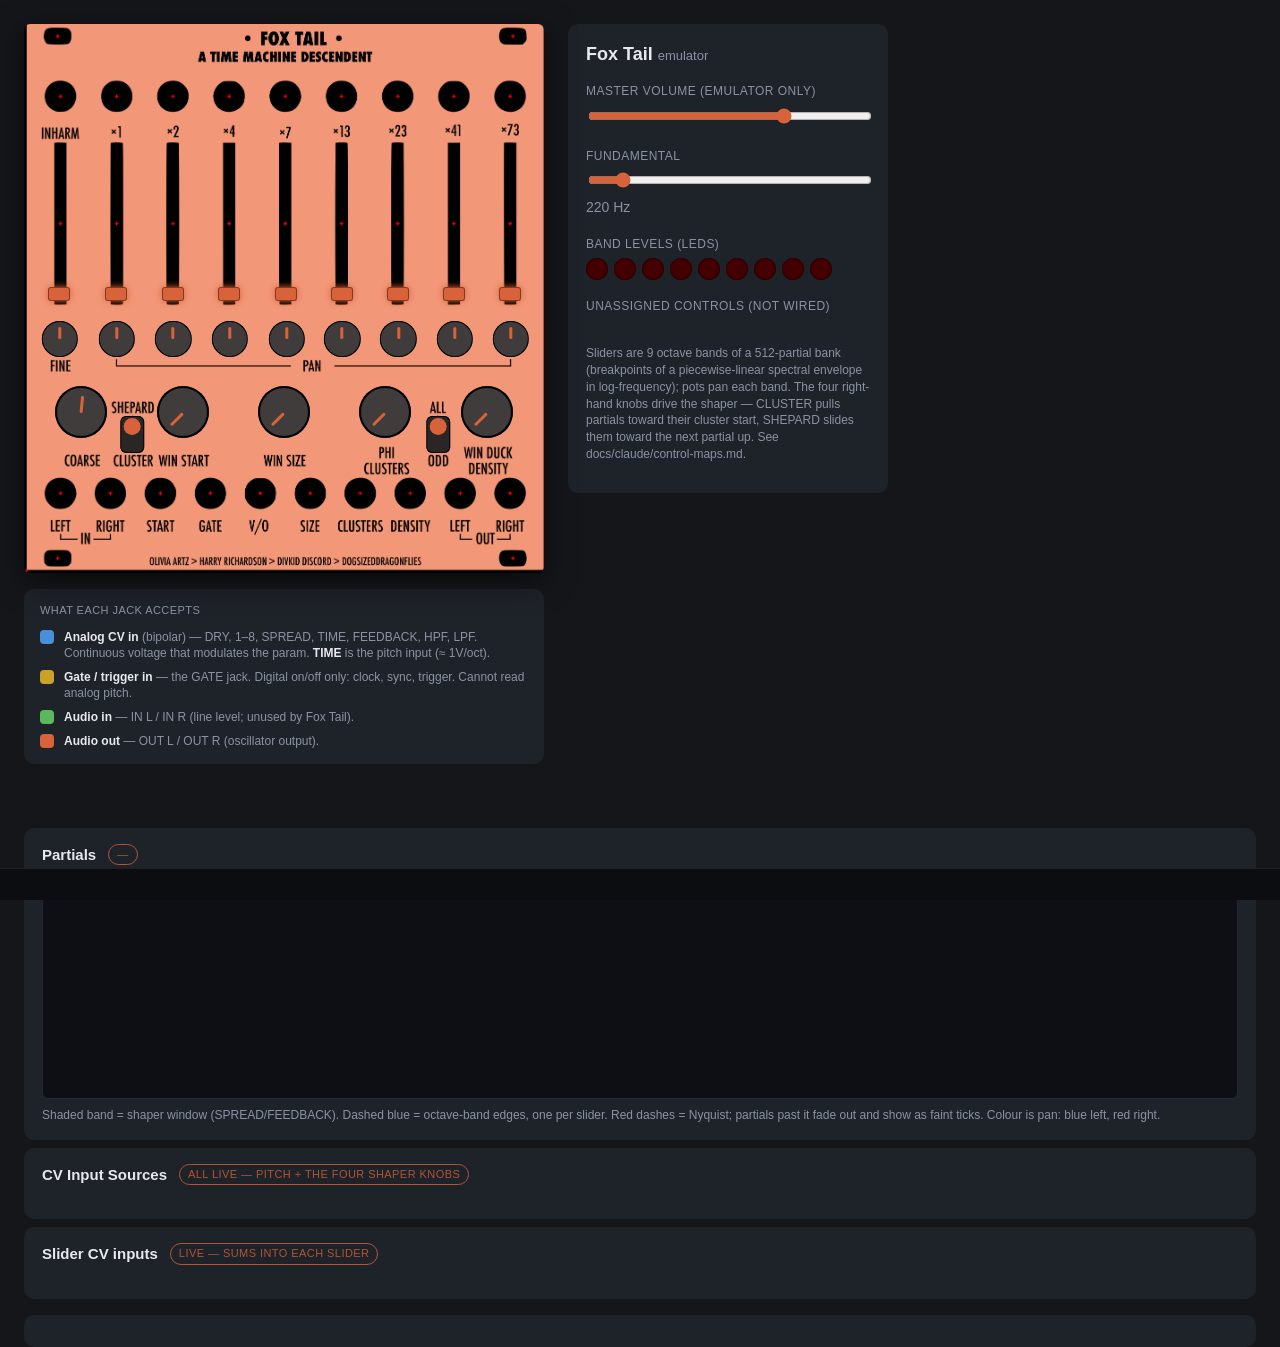
==== commit 4a578eb2: "cleanup(fox tail): more comment cleanup, labels" ====
--- a/emulator/web/index.html
+++ b/emulator/web/index.html
@@ -40,7 +40,7 @@
                data-id="amp8" data-label="Slider 9 — band 8 gain" style="left:93.1%; top:22%; height:28%;" />
 
         <!-- TINY POTS (BAL / pan row) — aligned to the slider columns above. -->
-        <div class="tiny-pot" data-id="pan0" data-label="Pot 1 — inharmonicity onset"
+        <div class="tiny-pot" data-id="pan0" data-label="Pot 1 — fine tune (±1 semitone)"
              data-min="-1" data-max="1" data-value="0" style="left:6.9%; top:54%;"></div>
         <div class="tiny-pot" data-id="pan1" data-label="Pot 2 — band 1 pan"
              data-min="-1" data-max="1" data-value="0" style="left:17.8%; top:54%;"></div>
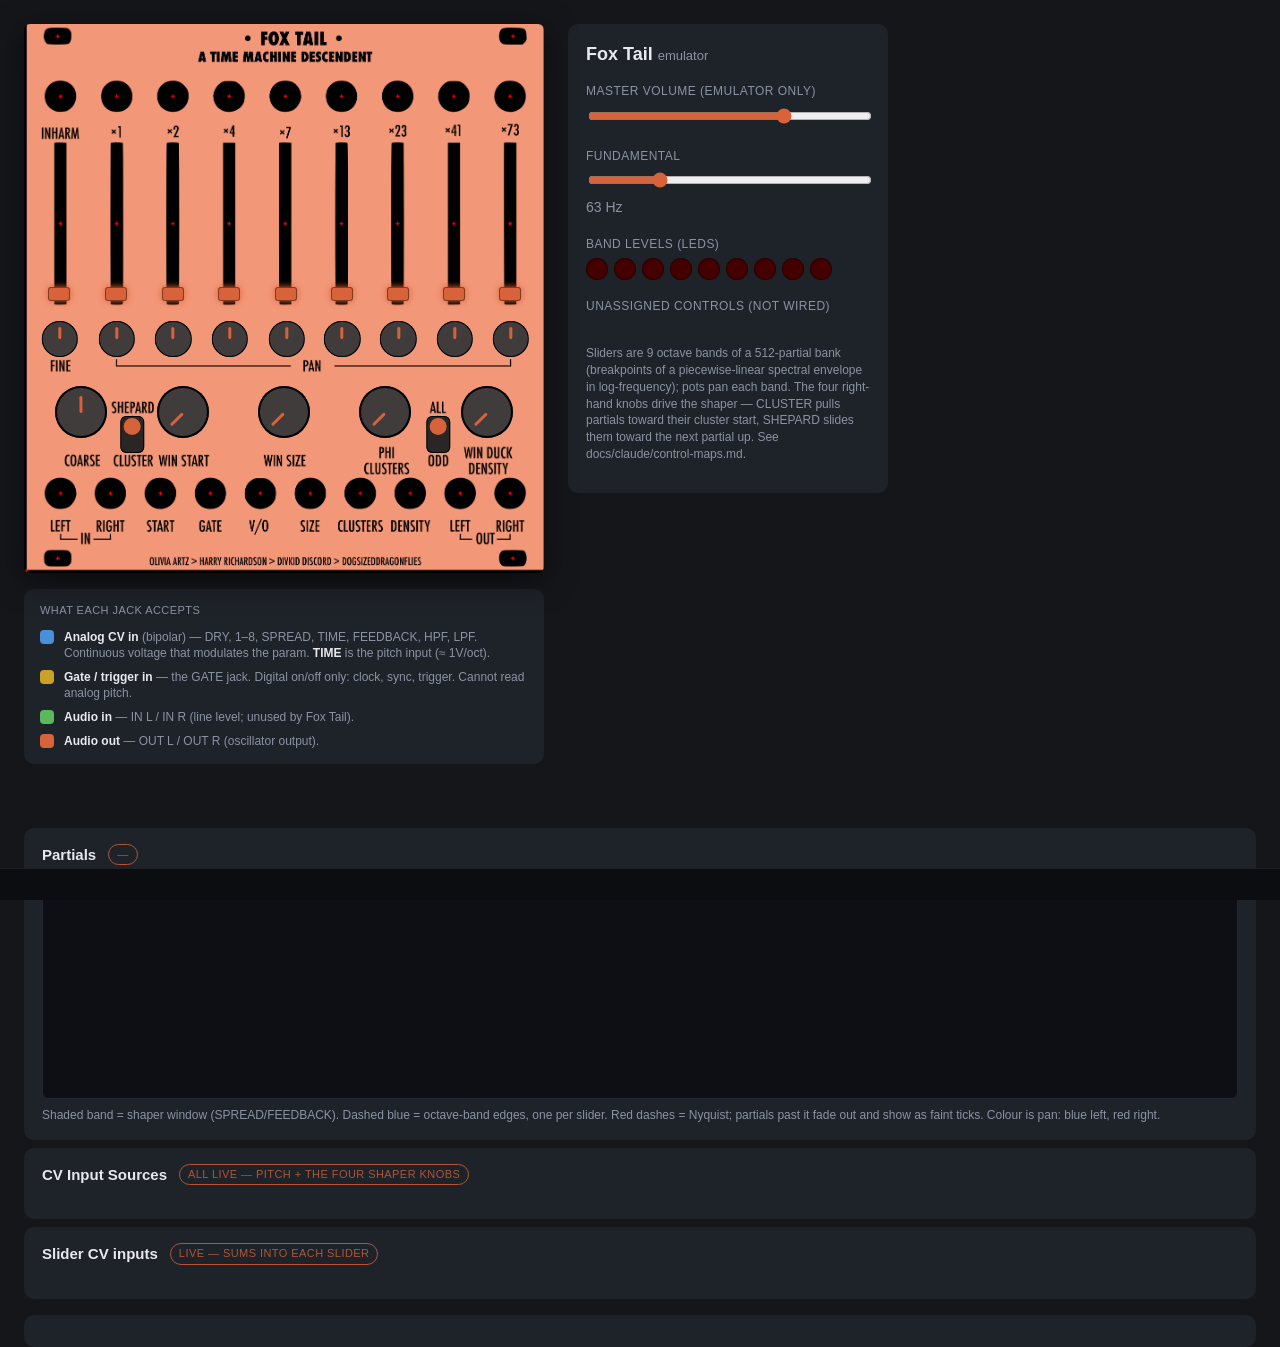
==== commit cfd33f9f: "feat(fox tail): reduced the range of the coarse knob to 20-200hz. fixed pot direction and output ord" ====
--- a/emulator/web/index.html
+++ b/emulator/web/index.html
@@ -61,7 +61,7 @@
 
         <!-- LARGER KNOBS. TIME is wired (fundamental); the rest are unassigned. -->
         <div class="knob" data-id="knob1" data-label="Knob 1 — pitch"
-             data-min="20" data-max="2000" data-log="1" data-value="220"
+             data-min="20" data-max="200" data-log="1" data-value="63"
              style="left:11%; top:66%;"></div>
         <div class="knob" data-id="knob2" data-label="Knob 2 — window start"
              data-min="0" data-max="1" data-value="0" style="left:30.5%; top:66%;"></div>
@@ -118,9 +118,9 @@
 
       <section class="strip">
         <label>Fundamental</label>
-        <input class="hslider" type="range" min="20" max="2000" step="1" value="220"
+        <input class="hslider" type="range" min="20" max="200" step="1" value="63"
                data-id="knob1" data-label="Knob 1 — pitch" data-mirror="1" />
-        <div class="readout"><span id="freq-readout">220</span> Hz</div>
+        <div class="readout"><span id="freq-readout">63</span> Hz</div>
       </section>
 
       <section class="strip">
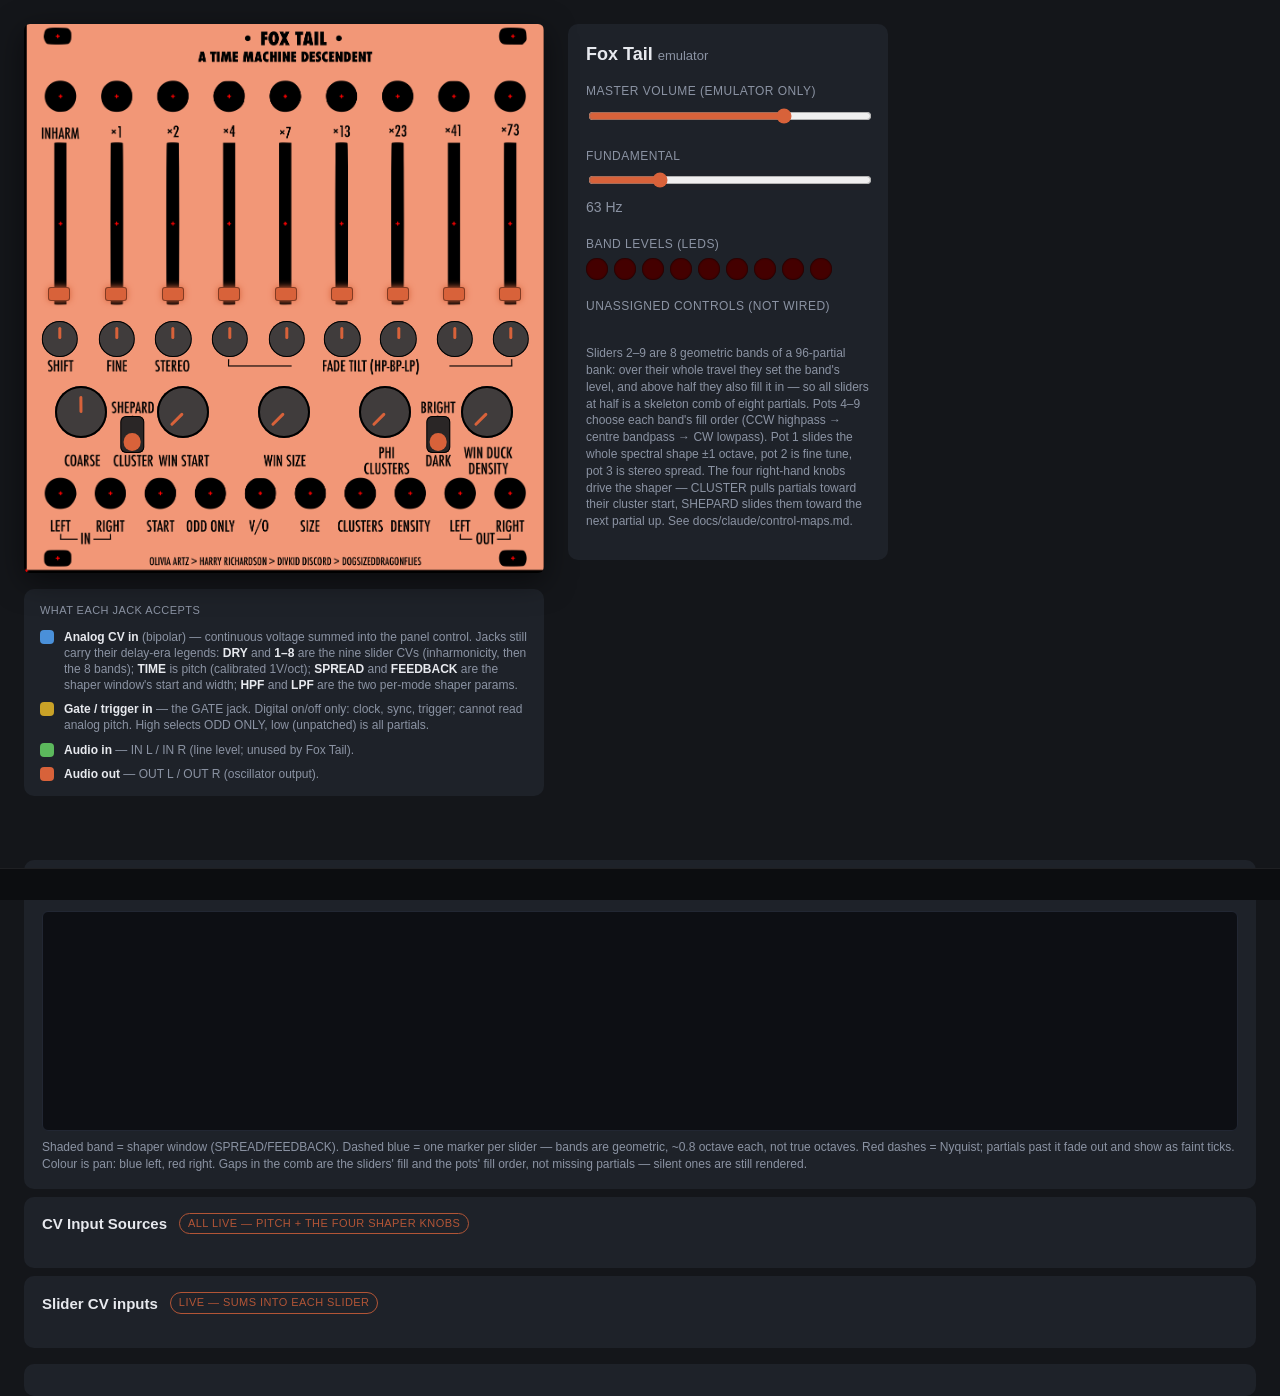
==== commit 599b2623: "chore (fox tail): doc cleanup after the session, swapped tilt and parity, minor ui fixes" ====
--- a/emulator/web/index.html
+++ b/emulator/web/index.html
@@ -18,45 +18,48 @@
     <div class="module">
       <div class="panel" id="panel">
 
-        <!-- LEVEL SLIDERS (DRY + 8) -> harmonic amplitudes.
+        <!-- LEVEL SLIDERS (DRY + 8): slider 1 is inharmonicity, 2..9 are the
+             band gains (and, above half travel, each band's fill).
              The 9 column x-positions below are reused by the pots. -->
         <input class="vslider" type="range" min="0" max="1" step="0.001" value="0"
                data-id="amp0" data-label="Slider 1 — inharmonicity" style="left:6.4%; top:22%; height:28%;" />
         <input class="vslider" type="range" min="0" max="1" step="0.001" value="0"
-               data-id="amp1" data-label="Slider 2 — band 1 gain" style="left:17.3%; top:22%; height:28%;" />
-        <input class="vslider" type="range" min="0" max="1" step="0.001" value="0"
-               data-id="amp2" data-label="Slider 3 — band 2 gain" style="left:28.2%; top:22%; height:28%;" />
-        <input class="vslider" type="range" min="0" max="1" step="0.001" value="0"
-               data-id="amp3" data-label="Slider 4 — band 3 gain" style="left:39.1%; top:22%; height:28%;" />
-        <input class="vslider" type="range" min="0" max="1" step="0.001" value="0"
-               data-id="amp4" data-label="Slider 5 — band 4 gain" style="left:50.0%; top:22%; height:28%;" />
-        <input class="vslider" type="range" min="0" max="1" step="0.001" value="0"
-               data-id="amp5" data-label="Slider 6 — band 5 gain" style="left:60.7%; top:22%; height:28%;" />
-        <input class="vslider" type="range" min="0" max="1" step="0.001" value="0"
-               data-id="amp6" data-label="Slider 7 — band 6 gain" style="left:71.5%; top:22%; height:28%;" />
-        <input class="vslider" type="range" min="0" max="1" step="0.001" value="0"
-               data-id="amp7" data-label="Slider 8 — band 7 gain" style="left:82.4%; top:22%; height:28%;" />
-        <input class="vslider" type="range" min="0" max="1" step="0.001" value="0"
-               data-id="amp8" data-label="Slider 9 — band 8 gain" style="left:93.1%; top:22%; height:28%;" />
-
-        <!-- TINY POTS (BAL / pan row) — aligned to the slider columns above. -->
-        <div class="tiny-pot" data-id="pan0" data-label="Pot 1 — fine tune (±1 semitone)"
+               data-id="amp1" data-label="Slider 2 — band 1 gain + fill" style="left:17.3%; top:22%; height:28%;" />
+        <input class="vslider" type="range" min="0" max="1" step="0.001" value="0"
+               data-id="amp2" data-label="Slider 3 — band 2 gain + fill" style="left:28.2%; top:22%; height:28%;" />
+        <input class="vslider" type="range" min="0" max="1" step="0.001" value="0"
+               data-id="amp3" data-label="Slider 4 — band 3 gain + fill" style="left:39.1%; top:22%; height:28%;" />
+        <input class="vslider" type="range" min="0" max="1" step="0.001" value="0"
+               data-id="amp4" data-label="Slider 5 — band 4 gain + fill" style="left:50.0%; top:22%; height:28%;" />
+        <input class="vslider" type="range" min="0" max="1" step="0.001" value="0"
+               data-id="amp5" data-label="Slider 6 — band 5 gain + fill" style="left:60.7%; top:22%; height:28%;" />
+        <input class="vslider" type="range" min="0" max="1" step="0.001" value="0"
+               data-id="amp6" data-label="Slider 7 — band 6 gain + fill" style="left:71.5%; top:22%; height:28%;" />
+        <input class="vslider" type="range" min="0" max="1" step="0.001" value="0"
+               data-id="amp7" data-label="Slider 8 — band 7 gain + fill" style="left:82.4%; top:22%; height:28%;" />
+        <input class="vslider" type="range" min="0" max="1" step="0.001" value="0"
+               data-id="amp8" data-label="Slider 9 — band 8 gain + fill" style="left:93.1%; top:22%; height:28%;" />
+
+        <!-- TINY POTS (the old BAL/pan row) — aligned to the slider columns
+             above. 1 = spectral shift, 2 = fine tune, 3 = spread, 4..9 = each
+             band's fill order. No longer pan; the spread is global now. -->
+        <div class="tiny-pot" data-id="pan0" data-label="Pot 1 — spectral shift (±1 octave)"
              data-min="-1" data-max="1" data-value="0" style="left:6.9%; top:54%;"></div>
-        <div class="tiny-pot" data-id="pan1" data-label="Pot 2 — band 1 pan"
+        <div class="tiny-pot" data-id="pan1" data-label="Pot 2 — fine tune (±1 semitone)"
              data-min="-1" data-max="1" data-value="0" style="left:17.8%; top:54%;"></div>
-        <div class="tiny-pot" data-id="pan2" data-label="Pot 3 — band 2 pan"
+        <div class="tiny-pot" data-id="pan2" data-label="Pot 3 — stereo spread"
              data-min="-1" data-max="1" data-value="0" style="left:28.7%; top:54%;"></div>
-        <div class="tiny-pot" data-id="pan3" data-label="Pot 4 — band 3 pan"
+        <div class="tiny-pot" data-id="pan3" data-label="Pot 4 — band 3 fill order (HP..LP)"
              data-min="-1" data-max="1" data-value="0" style="left:39.6%; top:54%;"></div>
-        <div class="tiny-pot" data-id="pan4" data-label="Pot 5 — band 4 pan"
+        <div class="tiny-pot" data-id="pan4" data-label="Pot 5 — band 4 fill order (HP..LP)"
              data-min="-1" data-max="1" data-value="0" style="left:50.5%; top:54%;"></div>
-        <div class="tiny-pot" data-id="pan5" data-label="Pot 6 — band 5 pan"
+        <div class="tiny-pot" data-id="pan5" data-label="Pot 6 — band 5 fill order (HP..LP)"
              data-min="-1" data-max="1" data-value="0" style="left:61.2%; top:54%;"></div>
-        <div class="tiny-pot" data-id="pan6" data-label="Pot 7 — band 6 pan"
+        <div class="tiny-pot" data-id="pan6" data-label="Pot 7 — band 6 fill order (HP..LP)"
              data-min="-1" data-max="1" data-value="0" style="left:72.0%; top:54%;"></div>
-        <div class="tiny-pot" data-id="pan7" data-label="Pot 8 — band 7 pan"
+        <div class="tiny-pot" data-id="pan7" data-label="Pot 8 — band 7 fill order (HP..LP)"
              data-min="-1" data-max="1" data-value="0" style="left:82.9%; top:54%;"></div>
-        <div class="tiny-pot" data-id="pan8" data-label="Pot 9 — band 8 pan"
+        <div class="tiny-pot" data-id="pan8" data-label="Pot 9 — band 8 fill order (HP..LP)"
              data-min="-1" data-max="1" data-value="0" style="left:93.6%; top:54%;"></div>
 
         <!-- LARGER KNOBS. TIME is wired (fundamental); the rest are unassigned. -->
@@ -77,7 +80,7 @@
              data-label="Switch 1 — shaper mode" data-states="CLUSTER,SHEPARD" data-value="0"
              style="left:20.85%; top:71.3%;"></div>
         <div class="switch" data-id="switch2"
-             data-label="Switch 2 — parity" data-states="ALL,ODD ONLY" data-value="0"
+             data-label="Switch 2 — spectral tilt" data-states="DARK,BRIGHT" data-value="0"
              style="left:79.7%; top:71.3%;"></div>
       </div>
 
@@ -86,14 +89,18 @@
         <div class="legend-title">What each jack accepts</div>
         <div class="legend-item">
           <span class="swatch cv"></span>
-          <div><b>Analog CV in</b> (bipolar) — DRY, 1–8, SPREAD, TIME, FEEDBACK,
-          HPF, LPF. Continuous voltage that modulates the param.
-          <b>TIME</b> is the pitch input (≈ 1V/oct).</div>
+          <div><b>Analog CV in</b> (bipolar) — continuous voltage summed into the
+          panel control. Jacks still carry their delay-era legends: <b>DRY</b> and
+          <b>1–8</b> are the nine slider CVs (inharmonicity, then the 8 bands);
+          <b>TIME</b> is pitch (calibrated 1V/oct); <b>SPREAD</b> and
+          <b>FEEDBACK</b> are the shaper window's start and width; <b>HPF</b> and
+          <b>LPF</b> are the two per-mode shaper params.</div>
         </div>
         <div class="legend-item">
           <span class="swatch gate"></span>
           <div><b>Gate / trigger in</b> — the GATE jack. Digital on/off only:
-          clock, sync, trigger. Cannot read analog pitch.</div>
+          clock, sync, trigger; cannot read analog pitch. High selects ODD ONLY,
+          low (unpatched) is all partials.</div>
         </div>
         <div class="legend-item">
           <span class="swatch audio"></span>
@@ -133,7 +140,14 @@
         <div id="unassigned" class="unassigned"></div>
       </section>
 
-      <p class="hint">Sliders are 9 octave bands of a 512-partial bank (breakpoints of a piecewise-linear spectral envelope in log-frequency); pots pan each band. The four right-hand knobs drive the shaper — CLUSTER pulls partials toward their cluster start, SHEPARD slides them toward the next partial up. See docs/claude/control-maps.md.</p>
+      <p class="hint">Sliders 2–9 are 8 geometric bands of a 96-partial bank: over
+      their whole travel they set the band's level, and above half they also fill
+      it in — so all sliders at half is a skeleton comb of eight partials. Pots 4–9
+      choose each band's fill order (CCW highpass → centre bandpass → CW lowpass).
+      Pot 1 slides the whole spectral shape ±1 octave, pot 2 is fine tune, pot 3 is
+      stereo spread. The four right-hand knobs drive the shaper — CLUSTER pulls
+      partials toward their cluster start, SHEPARD slides them toward the next
+      partial up. See docs/claude/control-maps.md.</p>
     </aside>
   </div>
 
@@ -146,8 +160,10 @@
     </div>
     <canvas id="partials-canvas"></canvas>
     <div class="hint">Shaded band = shaper window (SPREAD/FEEDBACK). Dashed blue =
-      octave-band edges, one per slider. Red dashes = Nyquist; partials past it fade
-      out and show as faint ticks. Colour is pan: blue left, red right.</div>
+      one marker per slider — bands are geometric, ~0.8 octave each, not true octaves.
+      Red dashes = Nyquist; partials past it fade out and show as faint ticks.
+      Colour is pan: blue left, red right. Gaps in the comb are the sliders' fill
+      and the pots' fill order, not missing partials — silent ones are still rendered.</div>
   </section>
 
   <!-- ===================================================================
